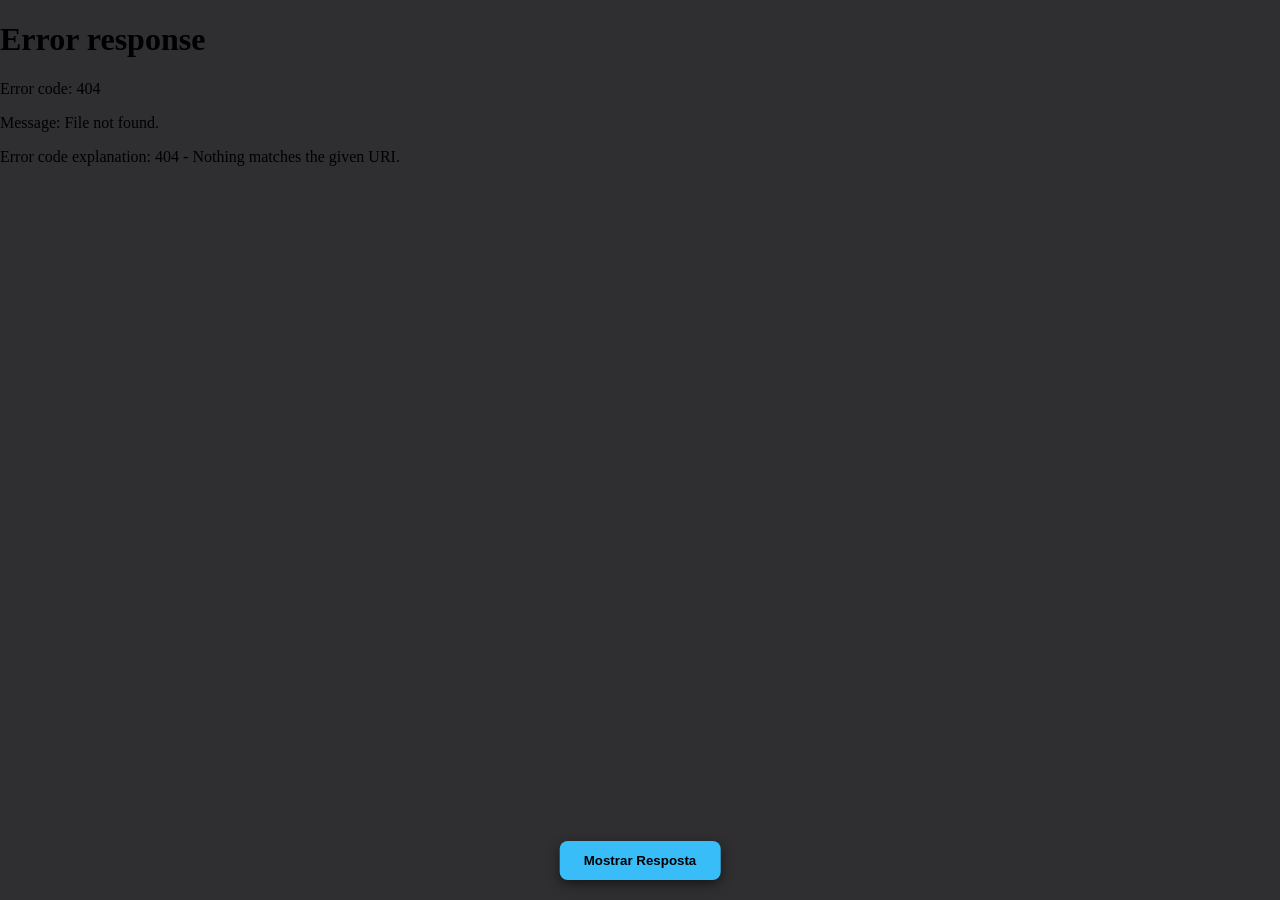
==== index.html @ dad75deb "feat: setup initial anki card architecture with live preview" ====
<!DOCTYPE html>
<html lang="pt-BR">

<head>
    <meta charset="UTF-8">
    <meta name="viewport" content="width=device-width, initial-scale=1.0">
    <title>Anki Live Preview</title>
    <link rel="stylesheet" href="style.css">
    <style>
        /* Estilos apenas para o Simulador (não vão para o Anki) */
        body {
            margin: 0;
            min-height: 100vh;
            display: flex;
            flex-direction: column;
            background: #2f2f31;
        }

        #anki-wrapper {
            flex: 1;
            padding-bottom: 80px;
        }

        .anki-controls {
            position: fixed;
            bottom: 20px;
            left: 50%;
            transform: translateX(-50%);
            padding: 12px 24px;
            background: #38bdf8;
            color: #000;
            font-weight: bold;
            border: none;
            border-radius: 8px;
            cursor: pointer;
            z-index: 9999;
            box-shadow: 0 4px 12px rgba(0, 0, 0, 0.5);
        }

        .anki-controls:hover {
            background: #0ea5e9;
        }
    </style>
</head>

<body class="nightMode">
    <div id="anki-wrapper">
    </div>

    <button class="anki-controls" id="flip-btn">Mostrar Resposta</button>

    <script src="app.js"></script>
</body>

</html>
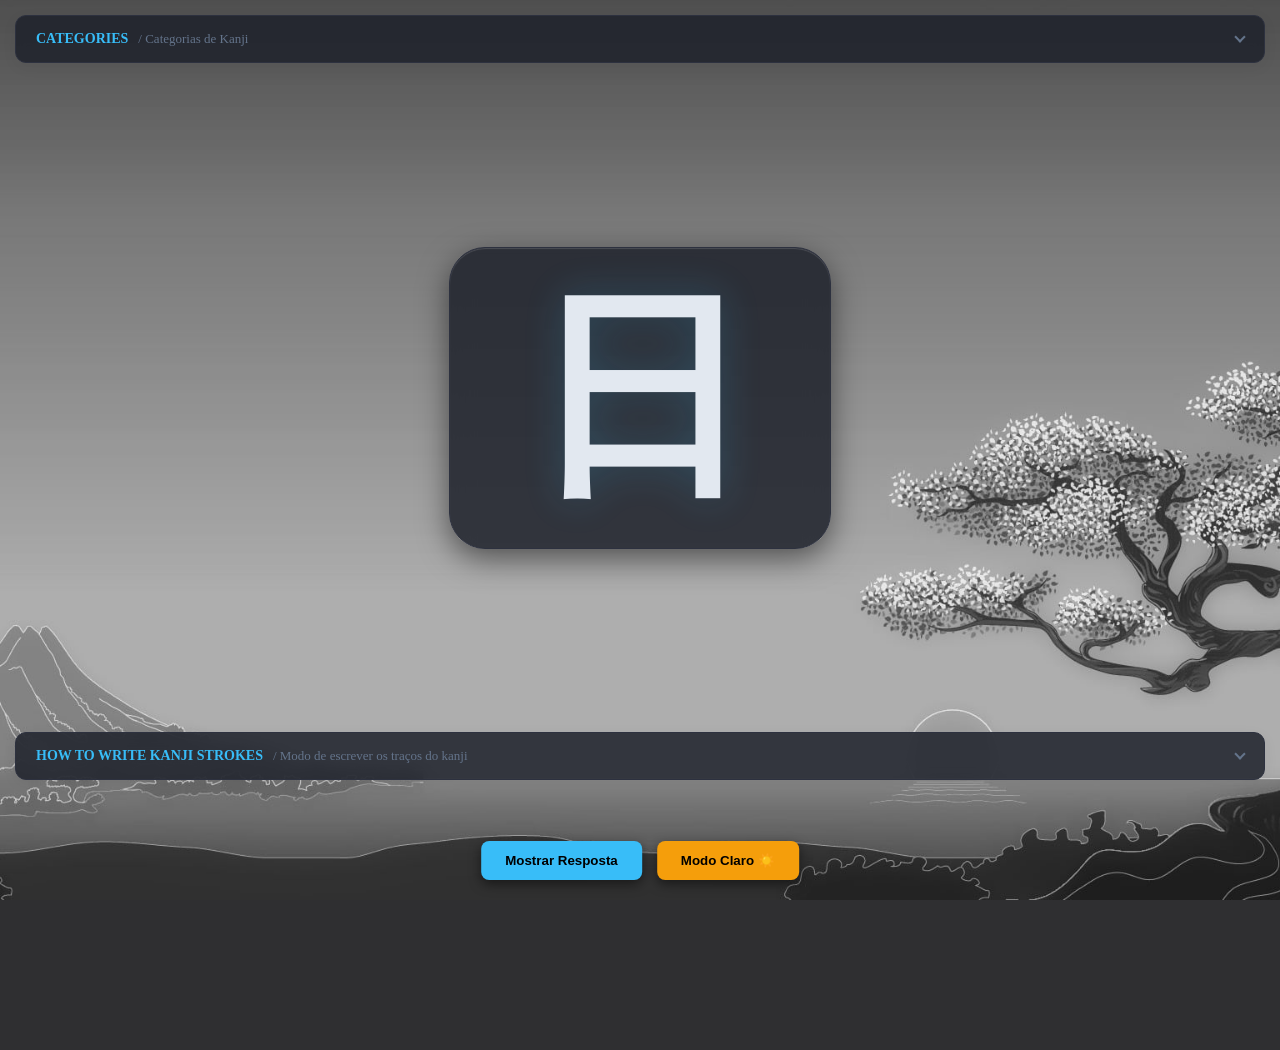
==== commit 79494d11: "feat: improve card styling, add theme toggle and collapsible sections - Add collapsible categories a" ====
--- a/index.html
+++ b/index.html
@@ -18,14 +18,20 @@
 
         #anki-wrapper {
             flex: 1;
-            padding-bottom: 80px;
+            padding-bottom: 150px;
         }
 
-        .anki-controls {
+        .controls-container {
             position: fixed;
             bottom: 20px;
             left: 50%;
             transform: translateX(-50%);
+            display: flex;
+            gap: 15px;
+            z-index: 9999;
+        }
+
+        .anki-btn {
             padding: 12px 24px;
             background: #38bdf8;
             color: #000;
@@ -33,12 +39,24 @@
             border: none;
             border-radius: 8px;
             cursor: pointer;
-            z-index: 9999;
             box-shadow: 0 4px 12px rgba(0, 0, 0, 0.5);
+            transition: background 0.2s ease, transform 0.1s ease;
         }
 
-        .anki-controls:hover {
+        .anki-btn:hover {
             background: #0ea5e9;
+        }
+
+        .anki-btn:active {
+            transform: scale(0.96);
+        }
+
+        .theme-btn {
+            background: #f59e0b;
+        }
+
+        .theme-btn:hover {
+            background: #d97706;
         }
     </style>
 </head>
@@ -47,9 +65,23 @@
     <div id="anki-wrapper">
     </div>
 
-    <button class="anki-controls" id="flip-btn">Mostrar Resposta</button>
+    <div class="controls-container">
+        <button class="anki-btn" id="flip-btn">Mostrar Resposta</button>
+        <button class="anki-btn theme-btn" id="theme-btn">Modo Claro ☀️</button>
+    </div>
 
     <script src="app.js"></script>
+    <script>
+        const themeBtn = document.getElementById('theme-btn');
+        themeBtn.addEventListener('click', () => {
+            const body = document.body;
+            body.classList.toggle('nightMode');
+            themeBtn.textContent = body.classList.contains('nightMode') ? 'Modo Claro ☀️' : 'Modo Escuro 🌙';
+        });
+
+        // Configura o texto inicial correto
+        themeBtn.textContent = document.body.classList.contains('nightMode') ? 'Modo Claro ☀️' : 'Modo Escuro 🌙';
+    </script>
 </body>
 
 </html>
--- a/style.css
+++ b/style.css
@@ -0,0 +1,603 @@
+/* =========================================
+   VARIÁVEIS (LIGHT MODE / DARK MODE)
+========================================= */
+:root {
+    /* LIGHT MODE (Padrão) */
+    --bg-body: #f1f5f9;
+    --bg-glass-card: rgba(255, 255, 255, 0.85);
+    /* Leve transparência pro front e back container */
+    --bg-solid: #ffffff;
+    --bg-tech: rgba(248, 250, 252, 0.75);
+    --bg-illus: rgba(255, 251, 235, 0.75);
+    --text-main: #0f172a;
+    --text-desc: #334155;
+    --text-sub: #64748b;
+    --text-muted: #94a3b8;
+    --accent: #0284c7;
+    --border: #cbd5e1;
+    --shadow: 0 10px 30px rgba(0, 0, 0, 0.1);
+    --badge-bg: #e0f2fe;
+    --badge-text: #0284c7;
+    --img-filter: invert(1);
+    /* Inverte as linhas brancas do GIMP pra ficarem pretas */
+}
+
+@font-face {
+    font-family: 'KanjiStrokeOrders';
+    src: url('_KanjiStrokeOrders.ttf') format('truetype');
+}
+
+.stroke-diagram {
+    font-family: 'KanjiStrokeOrders', sans-serif;
+    font-size: 150px !important;
+    /* Precisa ser grande para ler os numerozinhos */
+    color: var(--text-main);
+    line-height: 1;
+}
+
+.compound-item .stroke-diagram {
+    font-size: 90px !important;
+}
+
+.nightMode,
+.night_mode {
+    /* DARK MODE (Anki Nativo) */
+    --bg-body: #0f1117;
+    --bg-glass-card: rgba(30, 33, 43, 0.85);
+    --bg-solid: #1e212b;
+    --bg-tech: rgba(23, 25, 35, 0.75);
+    --bg-illus: rgba(36, 40, 54, 0.75);
+    --text-main: #e2e8f0;
+    --text-desc: #cbd5e1;
+    --text-sub: #64748b;
+    --text-muted: #94a3b8;
+    --accent: #38bdf8;
+    --border: #2d313f;
+    --shadow: 0 10px 30px rgba(0, 0, 0, 0.5);
+    --badge-bg: #0d2838;
+    --badge-text: #38bdf8;
+    --img-filter: brightness(1.2);
+    /* Mantém branco no escuro */
+}
+
+/* =========================================
+   BASE
+========================================= */
+.card {
+    font-family: -apple-system, BlinkMacSystemFont, "Segoe UI", Roboto, sans-serif;
+    background-color: var(--bg-body) !important;
+    color: var(--text-main);
+    margin: 0;
+    padding: 0;
+    text-align: left;
+}
+
+.sub-label,
+.pt-sub,
+.pt-inline {
+    font-size: 11px;
+    color: var(--text-muted);
+    font-weight: normal;
+    display: block;
+    margin-top: 2px;
+}
+
+/* =========================================
+   FRONT CONTAINER (FUNDO E LARGURA 1270PX)
+========================================= */
+.page-bg {
+    /* IMAGEM DE FUNDO AQUI */
+    background-image: url('_fundo_front3.jpg');
+    background-size: cover;
+    background-position: center;
+    background-attachment: fixed;
+    min-height: 100vh;
+    display: flex;
+    justify-content: center;
+    padding: 15px 15px 120px 15px;
+    /* Added 120px padding-bottom to clear fixed buttons */
+    /* Evita colar nas bordas no mobile */
+    box-sizing: border-box;
+}
+
+.front-layout {
+    display: flex;
+    flex-direction: column;
+    justify-content: space-between;
+    width: 100%;
+    max-width: 1270px;
+    /* Limite de largura solicitado */
+    margin: 0 auto;
+}
+
+.info-section {
+    background: var(--bg-glass-card);
+    border-radius: 11px;
+    border: 1px solid var(--border);
+    backdrop-filter: blur(8px);
+    box-shadow: 0 4px 15px rgba(0, 0, 0, 0.05);
+    /* Mantém os filhos dentro do raio arredondado */
+}
+
+/* Fallback/cleanup para componentes que ainda usarem section-header */
+.section-header {
+    margin-bottom: 10px;
+}
+
+/* ESTILOS DO COMPONENTE EXPANSIVO (DETAILS/SUMMARY) */
+.section-summary {
+    display: flex;
+    justify-content: space-between;
+    align-items: center;
+    padding: 15px 20px;
+    cursor: pointer;
+    list-style: none;
+    /* Remove seta padrão em novos navegadores */
+    user-select: none;
+    transition: background 0.2s ease;
+}
+
+.section-summary::-webkit-details-marker {
+    display: none;
+    /* Remove seta padrão no Safari/Anki */
+}
+
+.section-summary:hover {
+    background: rgba(120, 120, 120, 0.08);
+}
+
+.summary-titles {
+    display: flex;
+    align-items: baseline;
+    gap: 10px;
+    flex-wrap: wrap;
+}
+
+.expand-icon-css {
+    display: inline-block;
+    width: 6px;
+    height: 6px;
+    border-right: 2px solid currentColor;
+    border-bottom: 2px solid currentColor;
+    transform: rotate(45deg);
+    margin-bottom: 4px;
+    color: var(--text-sub);
+    transition: transform 0.3s cubic-bezier(0.175, 0.885, 0.32, 1.275), color 0.3s ease;
+}
+
+details[open] .expand-icon-css {
+    transform: rotate(225deg);
+    margin-bottom: -2px;
+    color: var(--accent);
+}
+
+.section-content {
+    padding: 0 20px 20px 20px;
+}
+
+details[open] .section-content {
+    animation: slideDown 0.3s ease-out forwards;
+}
+
+@keyframes slideDown {
+    from {
+        opacity: 0;
+        transform: translateY(-8px);
+    }
+
+    to {
+        opacity: 1;
+        transform: translateY(0);
+    }
+}
+
+.title {
+    font-size: 14px;
+    font-weight: bold;
+    color: var(--accent);
+    text-transform: uppercase;
+}
+
+.sub-title {
+    font-size: 13px;
+    color: var(--text-sub);
+}
+
+.main-desc {
+    font-size: 11px;
+    color: var(--text-desc);
+    margin-top: 5px;
+    margin-bottom: 15px;
+    line-height: 1.3;
+}
+
+.pt-inline {
+    color: var(--text-sub);
+}
+
+.grid-topo {
+    display: grid;
+    grid-template-columns: repeat(auto-fit, minmax(240px, 1fr));
+    gap: 15px;
+}
+
+.item {
+    font-size: 11px;
+    color: var(--text-desc);
+    line-height: 1.4;
+    background: rgba(120, 120, 120, 0.05);
+    padding: 15px;
+    border-radius: 10px;
+    border: 1px solid var(--border);
+    transition: transform 0.2s ease, background 0.2s ease;
+}
+
+.item:hover {
+    transform: translateY(-2px);
+    background: rgba(120, 120, 120, 0.08);
+}
+
+.item strong {
+    display: block;
+    font-size: 13px;
+    color: var(--accent);
+    margin-bottom: 5px;
+}
+
+.sub {
+    display: block;
+    font-size: 11px;
+    color: var(--text-sub);
+    margin-top: 2px;
+}
+
+.kanji-display {
+    flex: 1;
+    display: flex;
+    justify-content: center;
+    align-items: center;
+    padding: 20px;
+}
+
+.kanji-box {
+    background-color: var(--bg-glass-card);
+    border-radius: 36px;
+    padding: 40px 80px;
+    border: 1px solid var(--border);
+    backdrop-filter: blur(12px);
+    box-shadow: var(--shadow), inset 0 1px 1px rgba(255, 255, 255, 0.15);
+    display: flex;
+    justify-content: center;
+    align-items: center;
+    position: relative;
+    transition: transform 0.3s ease, box-shadow 0.3s ease;
+}
+
+.kanji-box:hover {
+    transform: translateY(-4px);
+    box-shadow: 0 15px 40px rgba(0, 0, 0, 0.15), inset 0 1px 1px rgba(255, 255, 255, 0.15);
+}
+
+.kanji-huge {
+    font-size: clamp(120px, 30vw, 220px);
+    font-weight: bold;
+    color: var(--text-main);
+    text-shadow: 0 0 40px rgba(56, 189, 248, 0.2);
+    line-height: 1;
+}
+
+/* EXTRAS PARA IMAGENS DENTRO DOS CARDS (Regra 4) */
+.sub-images-flex {
+    display: flex;
+    gap: 20px;
+    justify-content: center;
+    flex-wrap: wrap;
+    width: 100%;
+}
+
+.sub-image-item {
+    display: flex;
+    flex-direction: column;
+    align-items: center;
+}
+
+.sub-image-item .illus-icon {
+    font-size: 11px;
+    font-weight: bold;
+    color: var(--text-desc);
+    margin-bottom: 6px;
+}
+
+.sub-image-item img {
+    margin: 0;
+    max-height: 40px;
+    filter: var(--img-filter);
+}
+
+
+/* =========================================
+   BACK (VERSO)
+========================================= */
+.study-card {
+    max-width: 550px;
+    width: 100%;
+    margin: 20px auto;
+    height: fit-content;
+    align-self: flex-start;
+    background-color: var(--bg-glass-card);
+    backdrop-filter: blur(8px);
+    border-radius: 16px;
+    padding: 30px;
+    box-sizing: border-box;
+    box-shadow: var(--shadow);
+    border: 1px solid var(--border);
+}
+
+.top-bar {
+    display: flex;
+    justify-content: space-between;
+    border-bottom: 1px solid var(--border);
+    padding-bottom: 15px;
+    margin-bottom: 30px;
+}
+
+.badge {
+    font-size: 12px;
+    font-weight: bold;
+    padding: 4px 12px;
+    border-radius: 20px;
+}
+
+.serial {
+    background-color: var(--badge-bg);
+    color: var(--badge-text);
+}
+
+.strokes {
+    background-color: var(--border);
+    color: var(--text-muted);
+}
+
+.main-block {
+    display: flex;
+    gap: 30px;
+    align-items: center;
+    margin-bottom: 35px;
+}
+
+.kanji-large {
+    font-size: 90px;
+    font-weight: bold;
+    color: var(--text-main);
+    line-height: 1;
+}
+
+.info-group {
+    display: flex;
+    flex-direction: column;
+    gap: 12px;
+}
+
+.meanings {
+    font-size: 22px;
+    font-weight: bold;
+    color: var(--text-main);
+    line-height: 1.2;
+    margin-bottom: 5px;
+}
+
+.reading-line {
+    display: flex;
+    align-items: center;
+    gap: 15px;
+}
+
+.kun-badge {
+    background-color: #16a34a;
+    color: #fff;
+    font-size: 10px;
+    letter-spacing: 1px;
+    padding: 3px 8px;
+    border-radius: 6px;
+}
+
+.on-badge {
+    background-color: #9333ea;
+    color: #fff;
+    font-size: 10px;
+    letter-spacing: 1px;
+    padding: 3px 8px;
+    border-radius: 6px;
+}
+
+.reading-text {
+    font-size: 16px;
+    color: var(--text-main);
+}
+
+.tech-grid {
+    display: grid;
+    grid-template-columns: 1fr 2fr;
+    gap: 15px;
+    background-color: var(--bg-tech);
+    padding: 20px;
+    border-radius: 12px;
+    margin-bottom: 25px;
+}
+
+.section-title {
+    font-size: 11px;
+    font-weight: bold;
+    color: var(--text-sub);
+    text-transform: uppercase;
+    letter-spacing: 1px;
+    margin-bottom: 8px;
+}
+
+.tech-val {
+    font-size: 18px;
+    color: var(--text-main);
+    letter-spacing: 2px;
+}
+
+.illustration-box {
+    display: flex;
+    align-items: center;
+    gap: 15px;
+    background-color: var(--bg-illus);
+    padding: 15px 20px;
+    border-radius: 8px;
+    border-left: 4px solid #f59e0b;
+    margin-bottom: 35px;
+}
+
+.illus-icon {
+    font-size: 20px;
+}
+
+.illus-text {
+    font-size: 13px;
+    color: var(--text-main);
+    line-height: 1.4;
+}
+
+/* COMPOUND WORDS */
+.compounds-container {
+    margin-top: 10px;
+}
+
+.compounds-container .section-title {
+    margin-bottom: 15px;
+}
+
+.compound-item {
+    display: grid;
+    grid-template-columns: 80px 1fr 1fr 1fr;
+    grid-template-areas:
+        "k rd en pt"
+        "k st st st";
+    gap: 6px 15px;
+    padding: 15px 0;
+    border-bottom: 1px solid var(--border);
+    align-items: center;
+}
+
+.compound-item:last-child {
+    border-bottom: none;
+}
+
+.cw-kanji {
+    grid-area: k;
+    font-size: 24px;
+    color: var(--accent);
+    font-weight: bold;
+    align-self: start;
+}
+
+.cw-kanji ruby {
+    ruby-position: under;
+    -webkit-ruby-position: after;
+}
+
+.cw-kanji rt {
+    font-size: 9px;
+    color: var(--text-sub);
+    padding-top: 5px;
+    transform: translateY(2px);
+}
+
+
+.cw-reading {
+    grid-area: rd;
+    font-size: 14px;
+    color: var(--text-main);
+}
+
+.cw-en {
+    grid-area: en;
+    font-size: 14px;
+    color: var(--text-main);
+    font-weight: bold;
+}
+
+.cw-pt {
+    grid-area: pt;
+    font-size: 14px;
+    color: var(--text-muted);
+    font-style: italic;
+}
+
+.cw-stroke {
+    grid-area: st;
+    text-align: left !important;
+}
+
+.cw-stroke img {
+    max-height: 150px;
+    margin-top: 5px;
+    margin-right: 8px;
+    display: inline-block;
+}
+
+
+
+/* =========================================
+   AJUSTES MOBILE (A RESPONSIVIDADE)
+========================================= */
+@media (max-width: 480px) {
+
+    /* Front */
+    .page-bg {
+        padding: 10px;
+    }
+
+    .grid-topo {
+        grid-template-columns: 1fr;
+    }
+
+    .front-layout .title {
+        font-size: 11px;
+    }
+
+    .front-layout .sub-title {
+        font-size: 10px;
+    }
+
+    .kanji-box {
+        padding: 20px 40px;
+        border-radius: 24px;
+    }
+
+    /* Back */
+    .study-card {
+        padding: 20px;
+        margin: 10px;
+    }
+
+    .main-block {
+        flex-direction: column;
+        align-items: flex-start;
+        gap: 20px;
+    }
+
+    .tech-grid {
+        grid-template-columns: 1fr;
+        gap: 20px;
+    }
+
+    .compound-item {
+        grid-template-columns: 60px 1fr;
+        grid-template-areas:
+            "k rd"
+            "k en"
+            "k pt"
+            "st st";
+        gap: 8px 10px;
+    }
+
+    .cw-stroke {
+        border-top: 1px dashed var(--border);
+        padding-top: 10px;
+        margin-top: 5px;
+    }
+}
